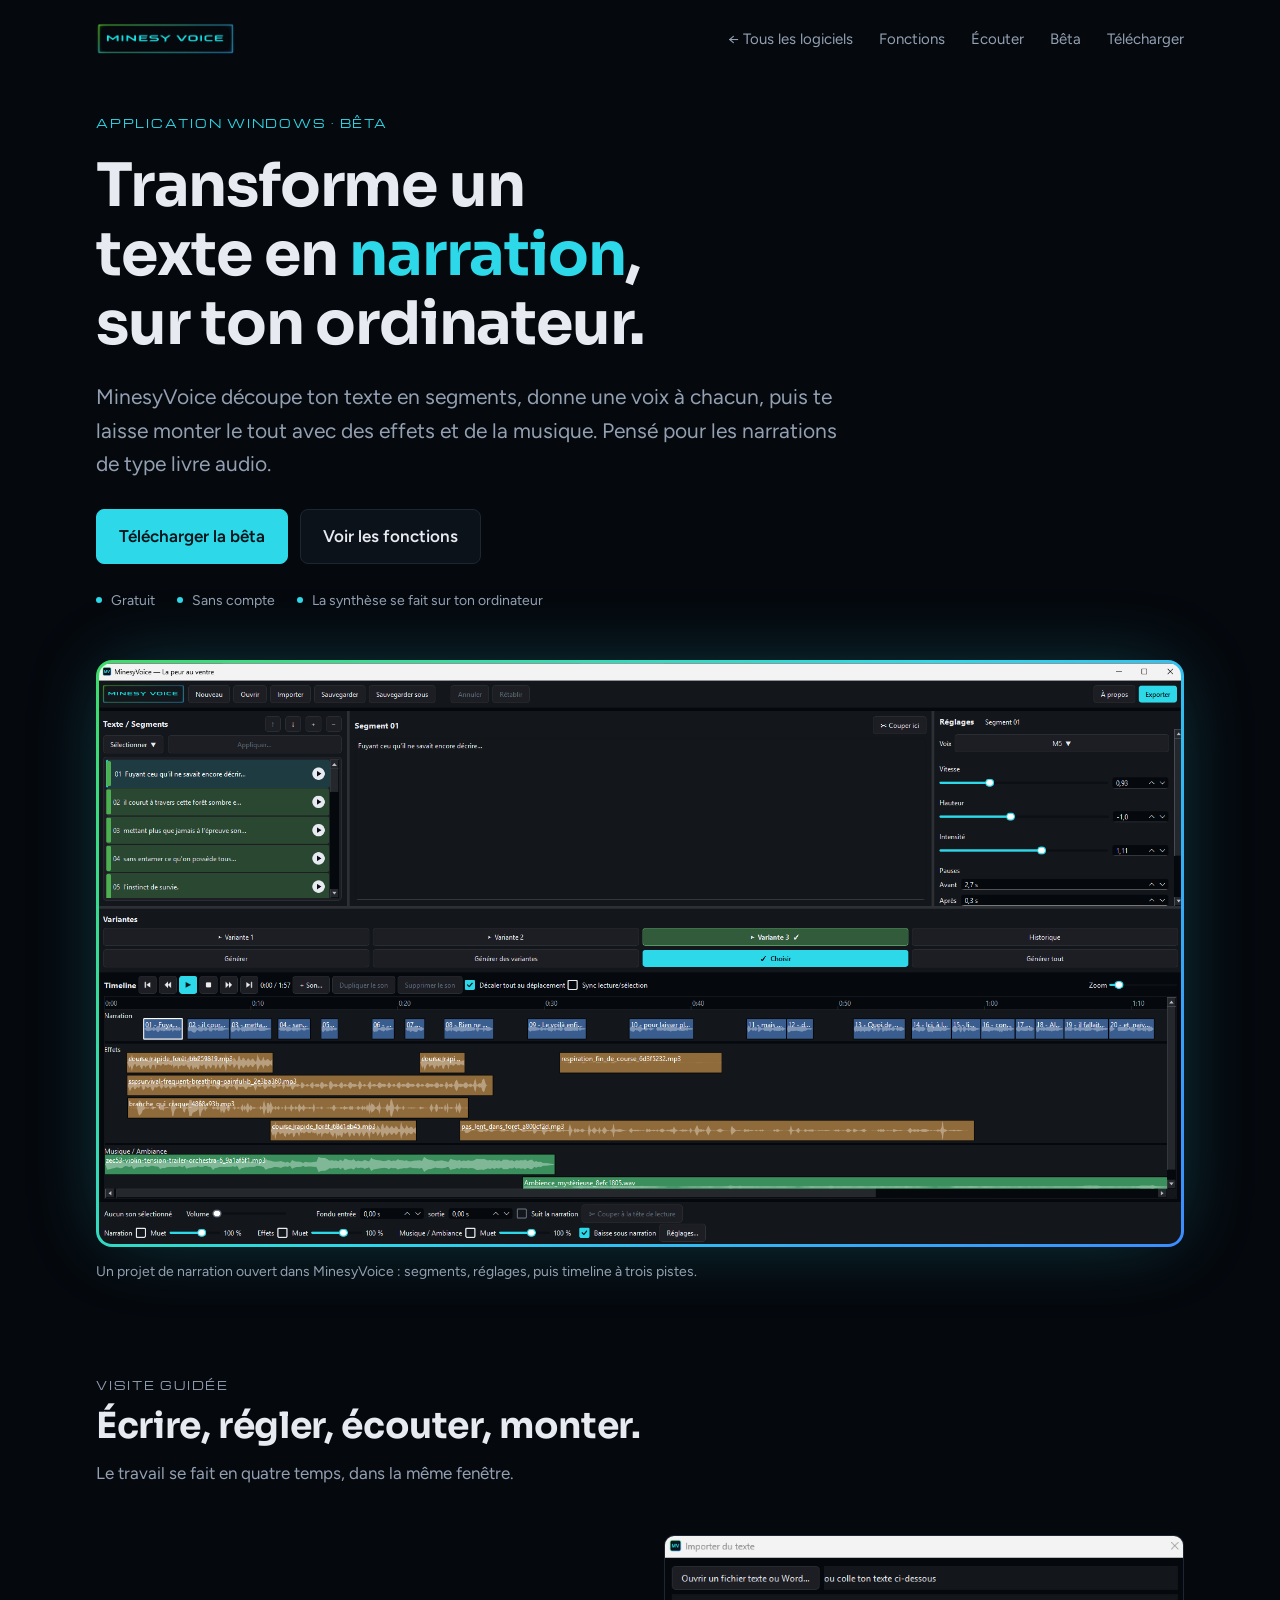
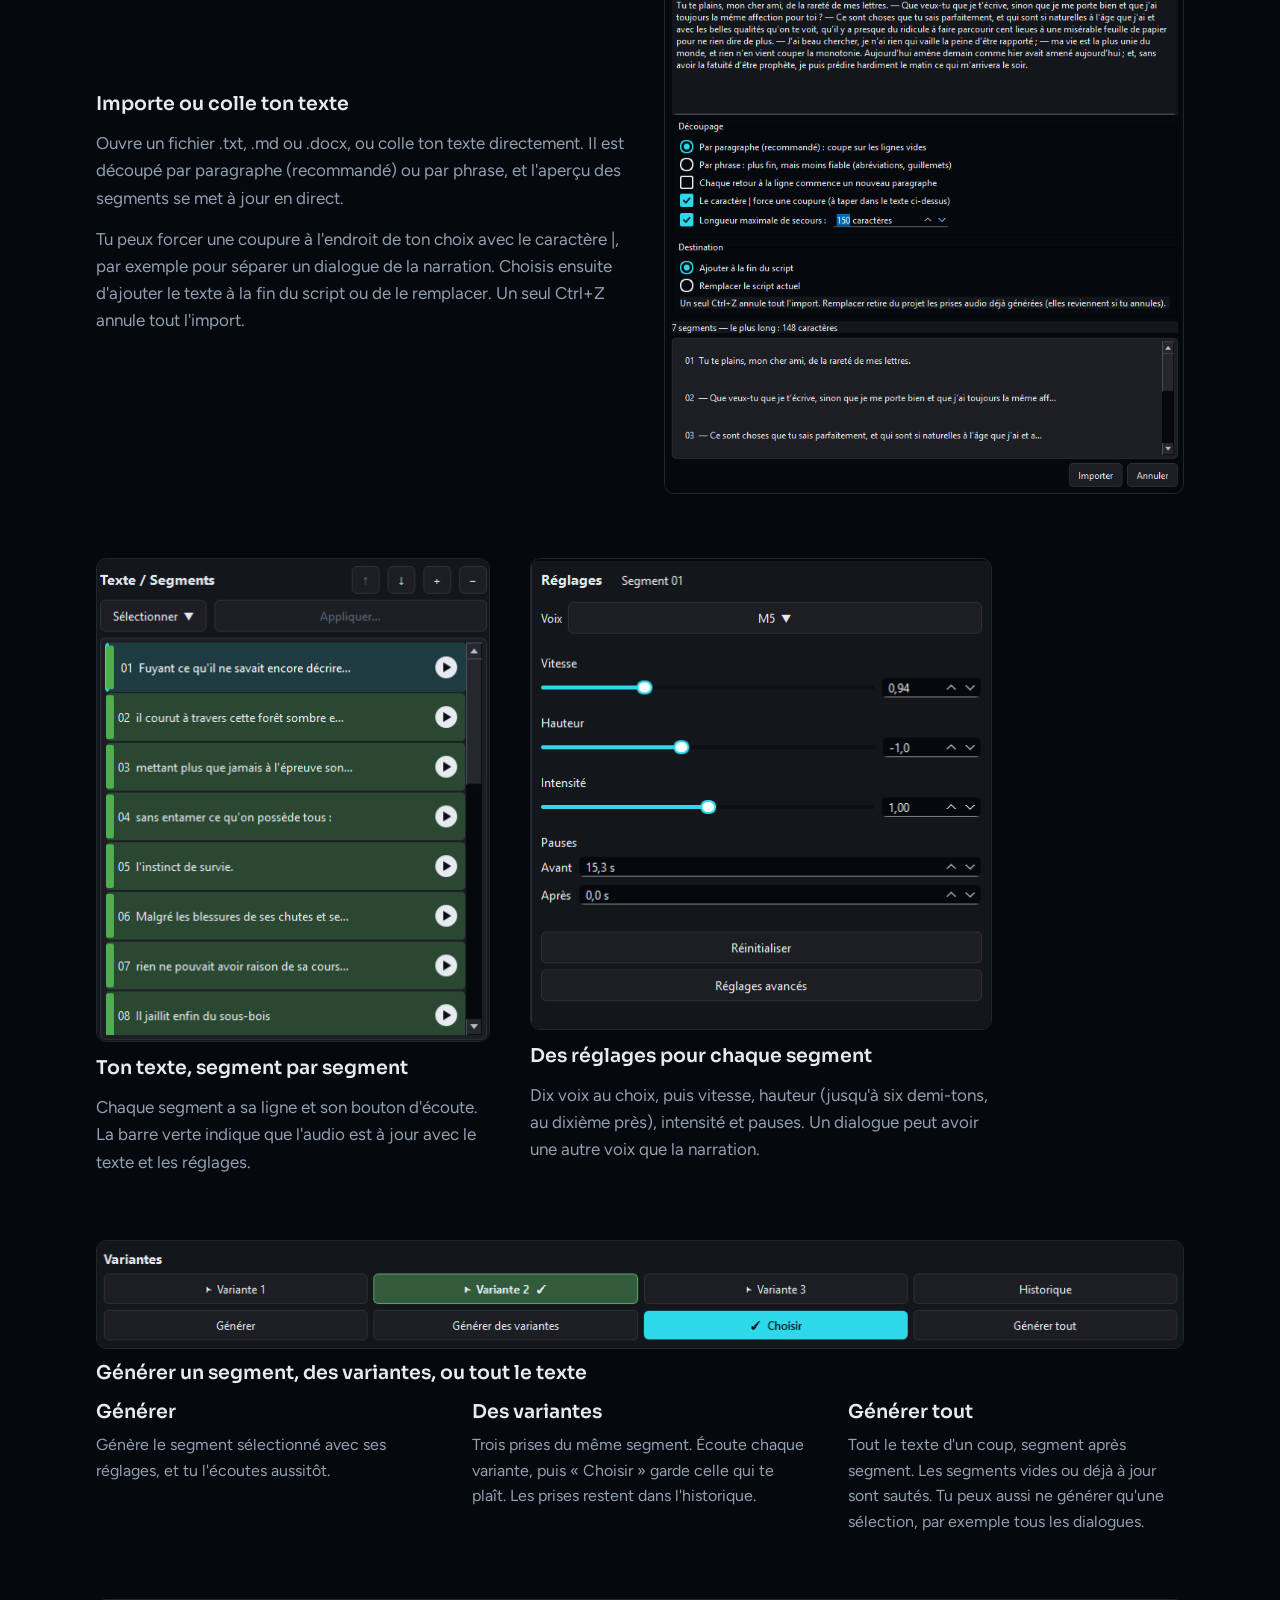
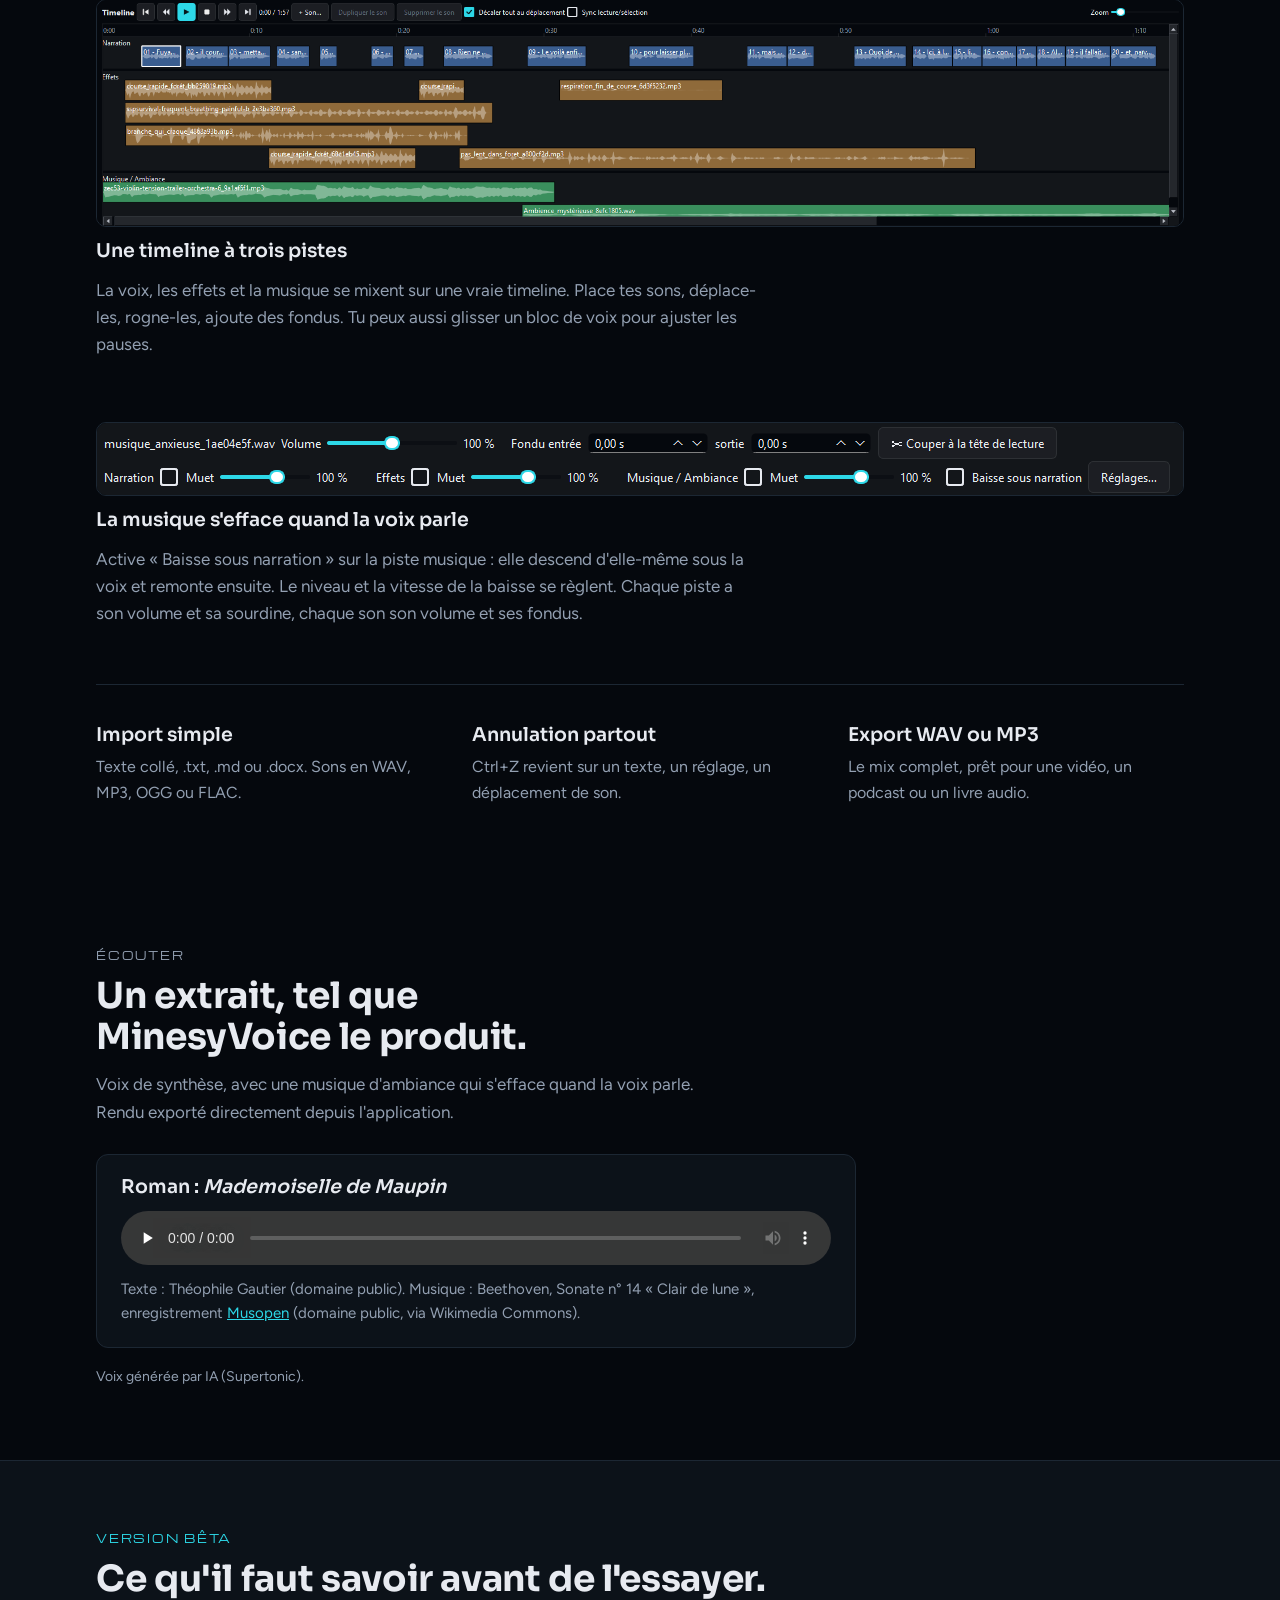
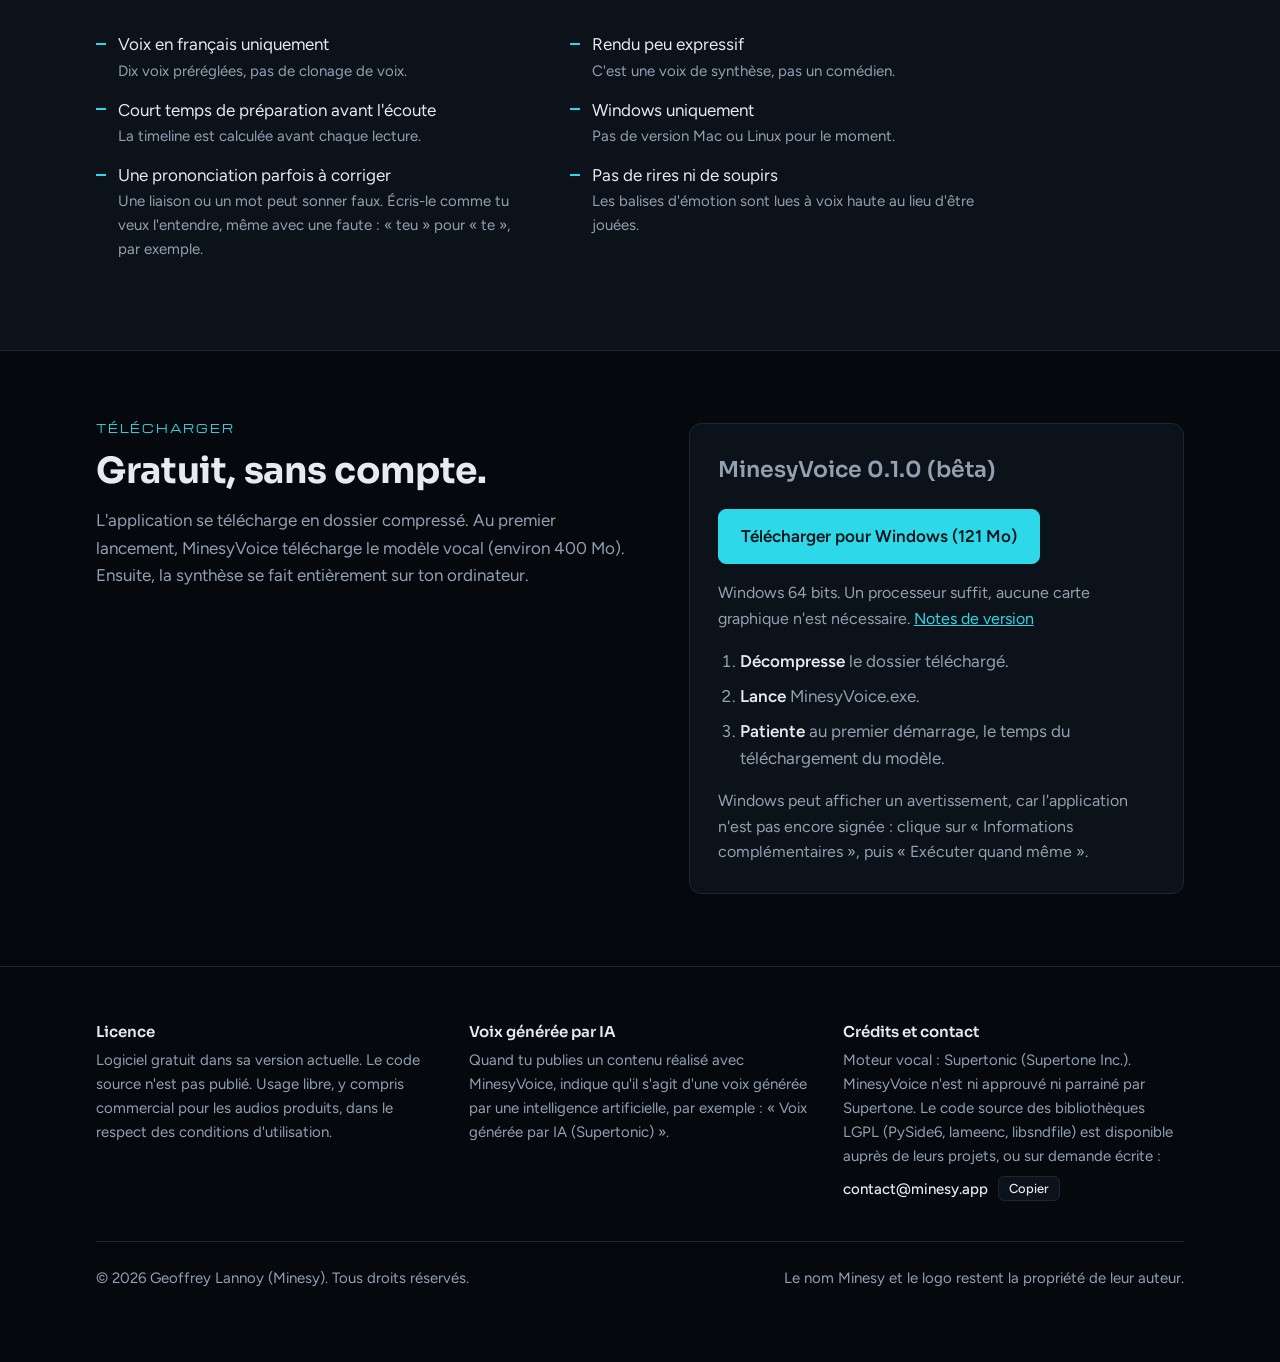
==== voix.html @ 42e4c107 "Add files via upload" ====
<!doctype html>
<html lang="fr">
<head>
<meta charset="utf-8">
<meta name="viewport" content="width=device-width, initial-scale=1, viewport-fit=cover">
<meta name="description" content="MinesyVoice : application Windows gratuite qui transforme un texte en narration vocale en français, avec montage multipiste.">
<title>MinesyVoice</title>
<link rel="stylesheet" href="https://fonts.googleapis.com/css2?family=Figtree:wght@400;500;600&family=Michroma&family=Sora:wght@600;700&display=swap">
<link rel="stylesheet" href="style.css">
</head>
<body>

<header>
  <div class="wrap">
    <img class="logo" src="img/logo.png" alt="Minesy Voice">
    <nav aria-label="Navigation">
      <a href="index.html">← Tous les logiciels</a>
      <a href="#fonctions">Fonctions</a>
      <a href="#ecouter">Écouter</a>
      <a href="#beta">Bêta</a>
      <a href="#telecharger">Télécharger</a>
    </nav>
  </div>
</header>

<main>
  <section class="hero">
    <div class="wrap">
      <div class="hero-text">
        <p class="label">Application Windows · Bêta</p>
        <h1>Transforme un texte en <em>narration</em>, sur ton ordinateur.</h1>
        <p class="lead">MinesyVoice découpe ton texte en segments, donne une voix à chacun, puis te laisse monter le tout avec des effets et de la musique. Pensé pour les narrations de type livre audio.</p>
        <div class="actions">
          <a class="btn primary" href="#telecharger">Télécharger la bêta</a>
          <a class="btn" href="#fonctions">Voir les fonctions</a>
        </div>
        <div class="facts">
          <span>Gratuit</span>
          <span>Sans compte</span>
          <span>La synthèse se fait sur ton ordinateur</span>
        </div>
      </div>

      <div class="frame">
        <img src="img/interface.png" width="1917" height="1029" alt="Fenêtre de MinesyVoice : liste des segments, réglages de la voix, et timeline avec les pistes narration, effets et musique.">
      </div>
      <p class="caption">Un projet de narration ouvert dans MinesyVoice : segments, réglages, puis timeline à trois pistes.</p>
    </div>
  </section>

  <section id="fonctions">
    <div class="wrap">
      <div class="intro">
        <p class="label">Visite guidée</p>
        <h2>Écrire, régler, écouter, monter.</h2>
        <p>Le travail se fait en quatre temps, dans la même fenêtre.</p>
      </div>

      <div class="tour">
        <div class="pair split">
          <div class="item">
            <h3>Importe ou colle ton texte</h3>
            <p>Ouvre un fichier .txt, .md ou .docx, ou colle ton texte directement. Il est découpé par paragraphe (recommandé) ou par phrase, et l'aperçu des segments se met à jour en direct.</p>
            <p>Tu peux forcer une coupure à l'endroit de ton choix avec le caractère |, par exemple pour séparer un dialogue de la narration. Choisis ensuite d'ajouter le texte à la fin du script ou de le remplacer. Un seul Ctrl+Z annule tout l'import.</p>
          </div>
          <div class="plain-shot import-shot">
            <img src="img/import.png" width="694" height="746" alt="Fenêtre Importer du texte : ouverture d'un fichier ou texte collé, choix du découpage par paragraphe ou par phrase, destination, aperçu des segments.">
          </div>
        </div>

        <div class="shots">
          <figure style="--fw:394px">
            <img src="img/segments.png" width="394" height="485" alt="Liste des segments du texte, avec une pastille verte quand l'audio est à jour.">
            <figcaption class="item">
              <h3>Ton texte, segment par segment</h3>
              <p>Chaque segment a sa ligne et son bouton d'écoute. La barre verte indique que l'audio est à jour avec le texte et les réglages.</p>
            </figcaption>
          </figure>
          <figure style="--fw:462px">
            <img src="img/reglages.png" width="462" height="472" alt="Réglages d'un segment : voix, vitesse, hauteur, intensité, pauses avant et après.">
            <figcaption class="item">
              <h3>Des réglages pour chaque segment</h3>
              <p>Dix voix au choix, puis vitesse, hauteur (jusqu'à six demi-tons, au dixième près), intensité et pauses. Un dialogue peut avoir une autre voix que la narration.</p>
            </figcaption>
          </figure>
        </div>

        <div class="item">
          <div class="plain-shot">
            <img src="img/variantes.png" width="1140" height="112" alt="Boutons de génération : Variante 1, 2 et 3, Historique, Générer, Générer des variantes, Choisir, Générer tout.">
          </div>
          <h3>Générer un segment, des variantes, ou tout le texte</h3>
          <div class="more tight">
            <div>
              <h3>Générer</h3>
              <p>Génère le segment sélectionné avec ses réglages, et tu l'écoutes aussitôt.</p>
            </div>
            <div>
              <h3>Des variantes</h3>
              <p>Trois prises du même segment. Écoute chaque variante, puis « Choisir » garde celle qui te plaît. Les prises restent dans l'historique.</p>
            </div>
            <div>
              <h3>Générer tout</h3>
              <p>Tout le texte d'un coup, segment après segment. Les segments vides ou déjà à jour sont sautés. Tu peux aussi ne générer qu'une sélection, par exemple tous les dialogues.</p>
            </div>
          </div>
        </div>

        <div class="item">
          <div class="crop" style="--iw:1917; --w:1917; --h:402; --x:0; --y:548">
            <img src="img/interface.png" alt="Timeline avec une piste de narration, des effets sonores et de la musique d'ambiance.">
          </div>
          <h3>Une timeline à trois pistes</h3>
          <p>La voix, les effets et la musique se mixent sur une vraie timeline. Place tes sons, déplace-les, rogne-les, ajoute des fondus. Tu peux aussi glisser un bloc de voix pour ajuster les pauses.</p>
        </div>

        <div class="item">
          <div class="plain-shot">
            <img src="img/barre.png" width="1086" height="72" alt="Barre de réglages : volume et fondus du son sélectionné, volume et sourdine de chaque piste, case Baisse sous narration.">
          </div>
          <h3>La musique s'efface quand la voix parle</h3>
          <p>Active « Baisse sous narration » sur la piste musique : elle descend d'elle-même sous la voix et remonte ensuite. Le niveau et la vitesse de la baisse se règlent. Chaque piste a son volume et sa sourdine, chaque son son volume et ses fondus.</p>
        </div>
      </div>

      <div class="more">
        <div>
          <h3>Import simple</h3>
          <p>Texte collé, .txt, .md ou .docx. Sons en WAV, MP3, OGG ou FLAC.</p>
        </div>
        <div>
          <h3>Annulation partout</h3>
          <p>Ctrl+Z revient sur un texte, un réglage, un déplacement de son.</p>
        </div>
        <div>
          <h3>Export WAV ou MP3</h3>
          <p>Le mix complet, prêt pour une vidéo, un podcast ou un livre audio.</p>
        </div>
      </div>
    </div>
  </section>

  <section id="ecouter">
    <div class="wrap">
      <div class="intro">
        <p class="label">Écouter</p>
        <h2>Un extrait, tel que MinesyVoice le produit.</h2>
        <p>Voix de synthèse, avec une musique d'ambiance qui s'efface quand la voix parle. Rendu exporté directement depuis l'application.</p>
      </div>
      <div class="listen">
        <div class="track">
          <h3>Roman : <em>Mademoiselle de Maupin</em></h3>
          <audio controls preload="none" src="audio/extrait-maupin.mp3">Ton navigateur ne peut pas lire cet extrait audio.</audio>
          <p>Texte : Théophile Gautier (domaine public). Musique : Beethoven, Sonate n° 14 « Clair de lune », enregistrement <a href="https://musopen.org" target="_blank" rel="noopener">Musopen</a> (domaine public, via Wikimedia Commons).</p>
        </div>
        <p class="note">Voix générée par IA (Supertonic).</p>
      </div>
    </div>
  </section>

  <section id="beta" class="band">
    <div class="wrap">
      <p class="label">Version bêta</p>
      <h2 style="margin-top:14px">Ce qu'il faut savoir avant de l'essayer.</h2>
      <ul class="limits">
        <li>Voix en français uniquement
          <small>Dix voix préréglées, pas de clonage de voix.</small></li>
        <li>Rendu peu expressif
          <small>C'est une voix de synthèse, pas un comédien.</small></li>
        <li>Court temps de préparation avant l'écoute
          <small>La timeline est calculée avant chaque lecture.</small></li>
        <li>Windows uniquement
          <small>Pas de version Mac ou Linux pour le moment.</small></li>
        <li>Une prononciation parfois à corriger
          <small>Une liaison ou un mot peut sonner faux. Écris-le comme tu veux l'entendre, même avec une faute : « teu » pour « te », par exemple.</small></li>
        <li>Pas de rires ni de soupirs
          <small>Les balises d'émotion sont lues à voix haute au lieu d'être jouées.</small></li>
      </ul>
    </div>
  </section>

  <section id="telecharger">
    <div class="wrap dl">
      <div style="display:grid; gap:16px; align-content:start">
        <p class="label">Télécharger</p>
        <h2>Gratuit, sans compte.</h2>
        <p style="color:var(--muted); max-width:52ch">L'application se télécharge en dossier compressé. Au premier lancement, MinesyVoice télécharge le modèle vocal (environ 400 Mo). Ensuite, la synthèse se fait entièrement sur ton ordinateur.</p>
      </div>
      <div class="dl-card">
        <p class="soon">MinesyVoice 0.1.0 (bêta)</p>
        <div class="actions">
          <a class="btn primary" href="https://github.com/geoffreylannoyminesy-bot/MinesyVoice-releases/releases/download/v0.1.0-beta/MinesyVoice-0.1.0-beta-windows.zip" target="_blank" rel="noopener">Télécharger pour Windows (121 Mo)</a>
        </div>
        <p>Windows 64 bits. Un processeur suffit, aucune carte graphique n'est nécessaire. <a href="https://github.com/geoffreylannoyminesy-bot/MinesyVoice-releases/releases/tag/v0.1.0-beta">Notes de version</a></p>
        <ol class="steps">
          <li><b>Décompresse</b> le dossier téléchargé.</li>
          <li><b>Lance</b> MinesyVoice.exe.</li>
          <li><b>Patiente</b> au premier démarrage, le temps du téléchargement du modèle.</li>
        </ol>
        <p>Windows peut afficher un avertissement, car l'application n'est pas encore signée : clique sur « Informations complémentaires », puis « Exécuter quand même ».</p>
      </div>
    </div>
  </section>
</main>

<footer>
  <div class="wrap">
    <div class="legal">
      <div>
        <h3>Licence</h3>
        <p>Logiciel gratuit dans sa version actuelle. Le code source n'est pas publié. Usage libre, y compris commercial pour les audios produits, dans le respect des conditions d'utilisation.</p>
      </div>
      <div>
        <h3>Voix générée par IA</h3>
        <p>Quand tu publies un contenu réalisé avec MinesyVoice, indique qu'il s'agit d'une voix générée par une intelligence artificielle, par exemple : « Voix générée par IA (Supertonic) ».</p>
      </div>
      <div>
        <h3>Crédits et contact</h3>
        <p>Moteur vocal : Supertonic (Supertone Inc.). MinesyVoice n'est ni approuvé ni parrainé par Supertone. Le code source des bibliothèques LGPL (PySide6, lameenc, libsndfile) est disponible auprès de leurs projets, ou sur demande écrite :</p>
        <span class="mail"><code>contact@minesy.app</code><button class="copy" type="button" id="copy-mail">Copier</button></span>
      </div>
    </div>
    <div class="copyright">
      <span>© 2026 Geoffrey Lannoy (Minesy). Tous droits réservés.</span>
      <span>Le nom Minesy et le logo restent la propriété de leur auteur.</span>
    </div>
  </div>
</footer>

<script src="site.js"></script>
</body>
</html>
---- style.css ----
/* Mise en page : une page produit sombre, la capture de l'application en vedette,
   puis une visite guidée faite de recadrages de cette même capture. */
:root {
  --bg: #05080d;
  --panel: #0c1219;
  --line: #1c2733;
  --fg: #e7eaf0;
  --muted: #93a0b2;
  --accent: #2dd8e8;
  --accent-hover: #62e2ee;
  --on-accent: #04141a;
  --grad: linear-gradient(135deg, #3cdd6a 0%, #2dd8e8 50%, #3c8cff 100%);
  --f-display: "Sora", "Segoe UI", system-ui, sans-serif;
  --f-body: "Figtree", "Segoe UI", system-ui, sans-serif;
  --f-label: "Michroma", "Segoe UI", system-ui, sans-serif;
  color-scheme: dark;
}
* { box-sizing: border-box; }
:root { padding-top: env(safe-area-inset-top, 0px); padding-bottom: env(safe-area-inset-bottom, 0px); }
body {
  margin: 0;
  background: var(--bg);
  color: var(--fg);
  font: 400 17px/1.6 var(--f-body);
  -webkit-font-smoothing: antialiased;
}
img { display: block; }
a { color: var(--accent); }
a:hover { color: var(--accent-hover); }
:focus-visible { outline: 2px solid var(--accent); outline-offset: 3px; }

.wrap {
  max-width: 1120px;
  margin: 0 auto;
  padding-left: max(16px, env(safe-area-inset-left, 0px));
  padding-right: max(16px, env(safe-area-inset-right, 0px));
}
section { padding-block: 72px; }
h1, h2, h3 { font-family: var(--f-display); font-weight: 700; line-height: 1.15; margin: 0; text-wrap: balance; }
h2 { font-size: clamp(26px, 3.4vw, 36px); letter-spacing: -0.01em; }
h3 { font-size: 19px; font-weight: 600; }
p { margin: 0; }
.label {
  font: 400 11px/1 var(--f-label);
  letter-spacing: 0.16em;
  text-transform: uppercase;
  color: var(--accent);
}

/* En-tête */
header { padding-block: 22px; }
header .wrap { display: flex; align-items: center; justify-content: space-between; gap: 16px; flex-wrap: wrap; }
.logo { height: 34px; width: auto; max-width: 100%; }
nav { display: flex; gap: 26px; font-size: 15px; }
nav a { color: var(--muted); text-decoration: none; }
nav a:hover { color: var(--fg); }

/* Hero */
.hero { padding-top: 40px; padding-bottom: 24px; }
.hero-text { max-width: 760px; display: grid; gap: 22px; }
h1 { font-size: clamp(34px, 5.6vw, 60px); letter-spacing: -0.02em; }
h1 em { font-style: normal; color: var(--accent); }
.lead { font-size: clamp(18px, 2vw, 21px); color: var(--muted); max-width: 62ch; }
.actions { display: flex; gap: 12px; flex-wrap: wrap; margin-top: 6px; }
.btn {
  display: inline-block;
  padding: 13px 22px;
  border-radius: 8px;
  font-weight: 600;
  text-decoration: none;
  border: 1px solid var(--line);
  color: var(--fg);
  background: var(--panel);
}
.btn:hover { border-color: #33465a; color: var(--fg); }
.btn.primary { background: var(--accent); border-color: var(--accent); color: var(--on-accent); }
.btn.primary:hover { background: var(--accent-hover); border-color: var(--accent-hover); color: var(--on-accent); }
.facts { display: flex; gap: 8px 22px; flex-wrap: wrap; font-size: 14px; color: var(--muted); margin-top: 4px; }
.facts span::before { content: ""; display: inline-block; width: 6px; height: 6px; border-radius: 50%; background: var(--accent); margin-right: 9px; vertical-align: 2px; }

.frame {
  margin-top: 48px;
  padding: 3px;
  border-radius: 16px;
  background: var(--grad);
  box-shadow: 0 0 80px -12px rgba(45, 216, 232, 0.28);
}
.frame img { width: 100%; height: auto; border-radius: 13px; background: var(--bg); }
.caption { font-size: 14px; color: var(--muted); margin-top: 14px; }

/* Visite guidée : recadrages de la capture */
.crop {
  position: relative;
  overflow: hidden;
  aspect-ratio: calc(var(--w) / var(--h));
  border: 1px solid var(--line);
  border-radius: 10px;
  background: var(--bg);
}
.crop img {
  position: absolute;
  top: 0; left: 0;
  max-width: none;
  width: calc(var(--iw, 1915) / var(--w) * 100%);
  margin-left: calc(var(--x) / var(--w) * -100%);
  margin-top: calc(var(--y) / var(--w) * -100%);
}
.tour { display: grid; gap: 64px; margin-top: 48px; }
.pair { display: grid; grid-template-columns: 1fr 1fr; gap: 32px; }
.split { align-items: center; }
.item { display: grid; gap: 14px; align-content: start; min-width: 0; }
.item p { color: var(--muted); max-width: 60ch; }
.item h3 { color: var(--fg); }
.intro { max-width: 640px; display: grid; gap: 14px; }
.intro p { color: var(--muted); }

/* Liste des fonctions secondaires */
.more { display: grid; grid-template-columns: repeat(3, 1fr); gap: 36px 40px; margin-top: 56px; padding-top: 40px; border-top: 1px solid var(--line); }
.more div { display: grid; gap: 8px; align-content: start; min-width: 0; }
.more p { color: var(--muted); font-size: 16px; }

/* Bêta */
.band { background: var(--panel); border-block: 1px solid var(--line); }
.limits { display: grid; grid-template-columns: 1fr 1fr; gap: 14px 48px; margin-top: 32px; padding: 0; list-style: none; max-width: 900px; }
.limits li { padding-left: 22px; position: relative; color: var(--fg); }
.limits li::before { content: ""; position: absolute; left: 0; top: 0.7em; width: 10px; height: 2px; background: var(--accent); }
.limits small { display: block; color: var(--muted); font-size: 15px; }

/* Téléchargement */
.dl { display: grid; grid-template-columns: 1.1fr 1fr; gap: 48px; align-items: start; }
.dl-card { border: 1px solid var(--line); background: var(--panel); border-radius: 12px; padding: 28px; display: grid; gap: 16px; min-width: 0; }
.dl-card .soon { font-family: var(--f-display); font-weight: 600; font-size: 22px; }
.dl-card p { color: var(--muted); font-size: 16px; }
.steps { margin: 0; padding-left: 22px; color: var(--muted); display: grid; gap: 8px; }
.steps b { color: var(--fg); font-weight: 600; }

/* Pied de page */
footer { border-top: 1px solid var(--line); padding-block: 56px 72px; font-size: 15px; color: var(--muted); }
.legal { display: grid; grid-template-columns: repeat(3, 1fr); gap: 32px; }
.legal div { display: grid; gap: 8px; align-content: start; min-width: 0; }
.legal h3 { font-size: 15px; color: var(--fg); }
.mail { display: inline-flex; align-items: center; gap: 10px; flex-wrap: wrap; }
.mail code { font: 500 15px var(--f-body); color: var(--fg); user-select: all; }
.copy { font: 500 13px var(--f-body); color: var(--fg); background: var(--panel); border: 1px solid var(--line); border-radius: 6px; padding: 4px 10px; cursor: pointer; }
.copy:hover { border-color: #33465a; }
.copyright { margin-top: 40px; padding-top: 24px; border-top: 1px solid var(--line); display: flex; justify-content: space-between; gap: 12px; flex-wrap: wrap; }

@media (max-width: 860px) {
  section { padding-block: 52px; }
  .pair, .more, .limits, .dl, .legal { grid-template-columns: 1fr; }
  .more { gap: 28px; }
  .dl { gap: 32px; }
  nav { gap: 18px; font-size: 14px; }
}

/* Accueil */
.brand { font: 400 15px/1 var(--f-label); letter-spacing: 0.22em; color: var(--fg); text-decoration: none; display: inline-flex; align-items: center; gap: 12px; }
.brand::before { content: ""; width: 26px; height: 3px; background: var(--grad); border-radius: 2px; }
.brand:hover { color: var(--fg); }
nav a[aria-current="page"] { color: var(--fg); }
.home-hero { padding-top: 56px; padding-bottom: 40px; }
.home-hero h1 { max-width: 16ch; }
.rule { height: 3px; width: 96px; background: var(--grad); border-radius: 2px; margin-top: 6px; }
.cards { display: grid; grid-template-columns: repeat(3, 1fr); gap: 24px; margin-top: 40px; align-items: stretch; }
.card { display: grid; grid-template-rows: auto 1fr; gap: 0; border: 1px solid var(--line); background: var(--panel); border-radius: 14px; overflow: hidden; text-decoration: none; color: var(--fg); min-width: 0; }
.card .shot { padding: 3px; background: var(--grad); }
.card .shot img { width: 100%; height: auto; display: block; border-radius: 11px; }
.card .body { padding: 22px 22px 26px; display: grid; gap: 12px; align-content: start; }
.card h3 { font-size: 22px; }
.card p { color: var(--muted); font-size: 16px; }
.card .more-link { color: var(--accent); font-weight: 600; font-size: 15px; margin-top: 4px; }
.card.live:hover { border-color: #33465a; }
.card.live:hover .more-link { color: var(--accent-hover); }
.card.soon { border-style: dashed; background: transparent; }
.card.soon .ph { aspect-ratio: 16 / 9; display: grid; place-items: center; border-bottom: 1px dashed var(--line); font: 400 12px var(--f-label); letter-spacing: 0.2em; text-transform: uppercase; color: #4b5a6c; }
.chip { justify-self: start; font: 400 10.5px/1 var(--f-label); letter-spacing: 0.14em; text-transform: uppercase; padding: 6px 10px; border-radius: 999px; border: 1px solid var(--line); color: var(--muted); }
.chip.on { color: var(--accent); border-color: rgba(45, 216, 232, 0.45); }
.about { display: grid; grid-template-columns: 1fr 1.4fr; gap: 48px; align-items: start; }
.about p { color: var(--muted); }
.about .text { display: grid; gap: 16px; max-width: 62ch; }
.about .text p:first-child { color: var(--fg); font-size: 19px; }
.contact-row { display: grid; gap: 10px; margin-top: 8px; }
.back { font-size: 14px; }
.shots { display: flex; flex-wrap: wrap; gap: 40px; align-items: flex-start; }
.shots figure { margin: 0; display: grid; gap: 16px; align-content: start; min-width: 0; flex: 0 1 var(--fw); max-width: 100%; }
.shots img { width: auto; max-width: 100%; height: auto; border: 1px solid var(--line); border-radius: 10px; }
.plain-shot { border: 1px solid var(--line); border-radius: 10px; overflow: hidden; background: var(--bg); }
.plain-shot img { width: 100%; height: auto; display: block; }
@media (max-width: 860px) {
  .cards, .about { grid-template-columns: 1fr; }
  .about { gap: 24px; }
  .shots figure { flex-basis: 100%; }
}

.more.tight { margin-top: 4px; padding-top: 0; border-top: 0; }

.import-shot { max-width: 520px; justify-self: end; width: 100%; }
@media (max-width: 860px) { .import-shot { justify-self: start; } }

/* Section « Écouter » */
.listen { display: grid; gap: 18px; margin-top: 28px; max-width: 760px; }
.listen .track { border: 1px solid var(--line); background: var(--panel); border-radius: 12px; padding: 22px 24px; display: grid; gap: 12px; }
.listen .track h3 { font-family: var(--f-display); font-weight: 600; font-size: 19px; margin: 0; }
.listen .track p { color: var(--muted); font-size: 15px; margin: 0; }
.listen audio { width: 100%; }
.listen .note { color: var(--muted); font-size: 14px; }
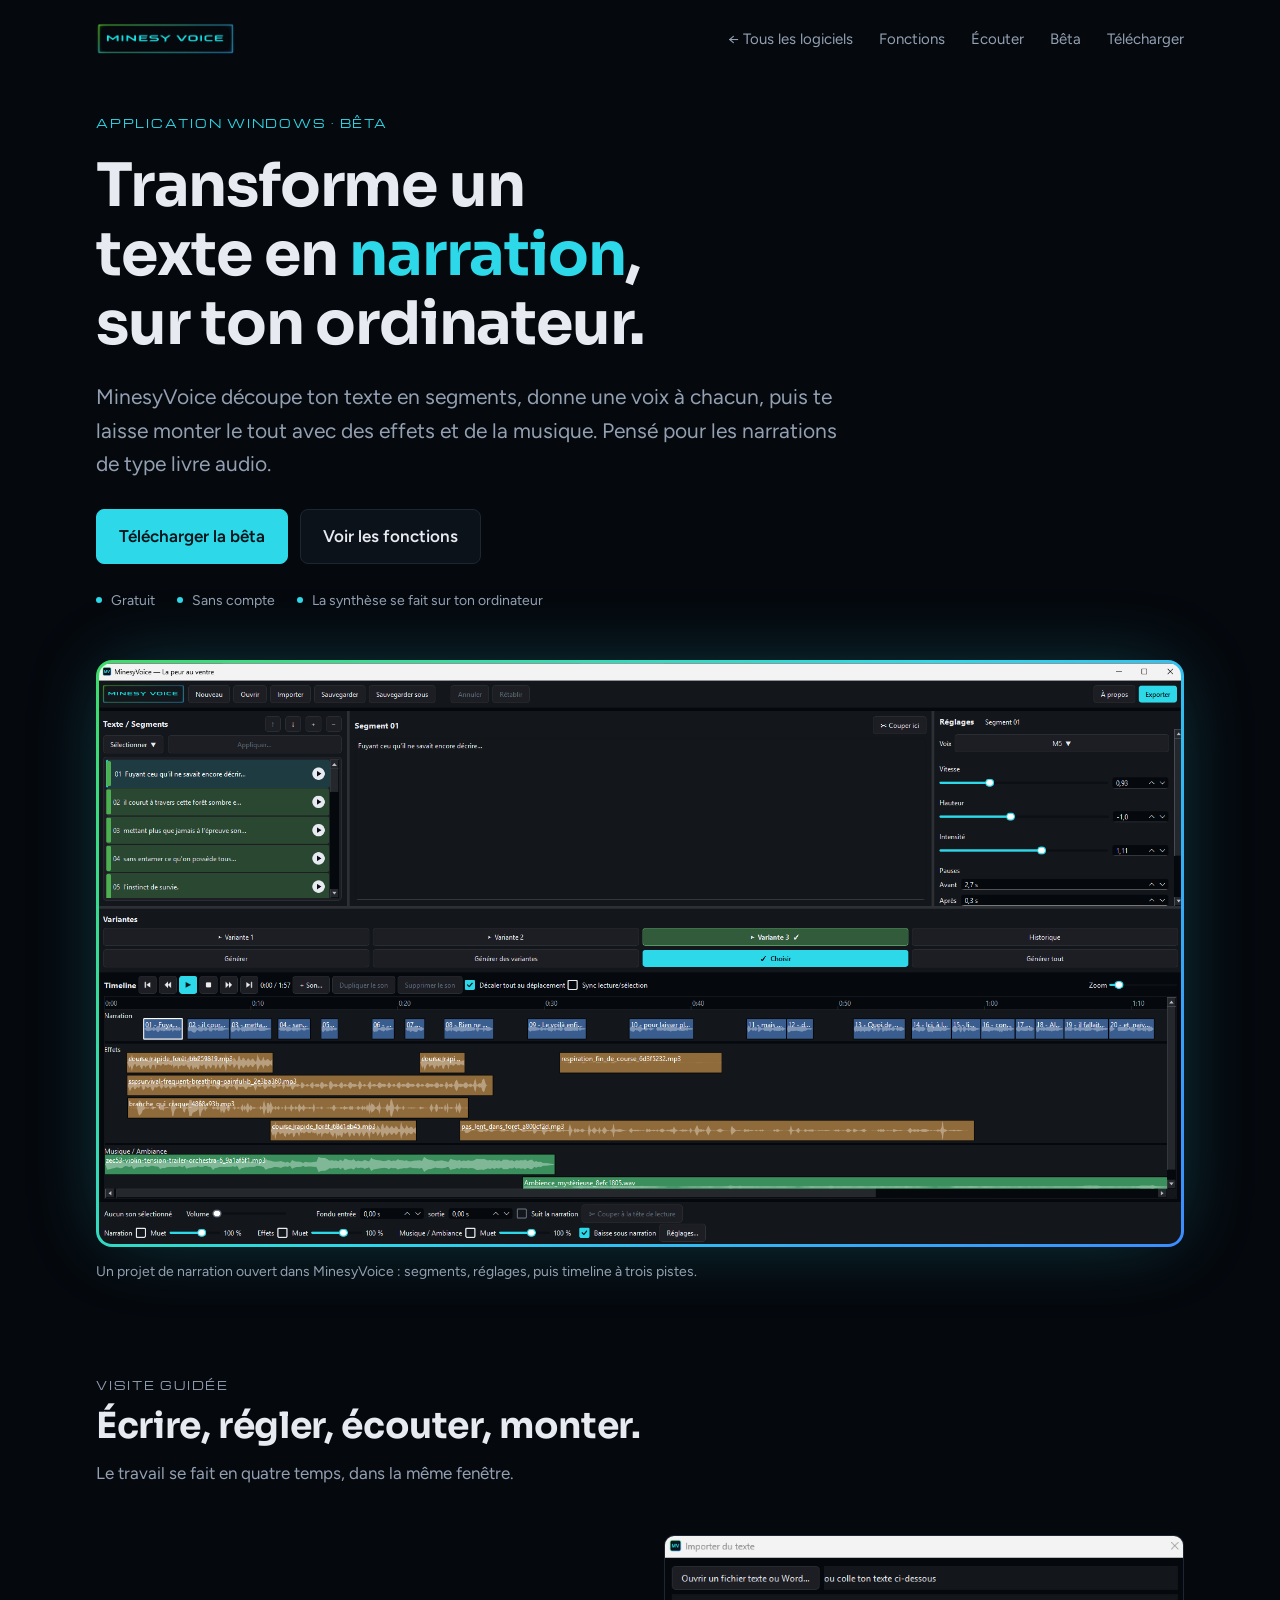
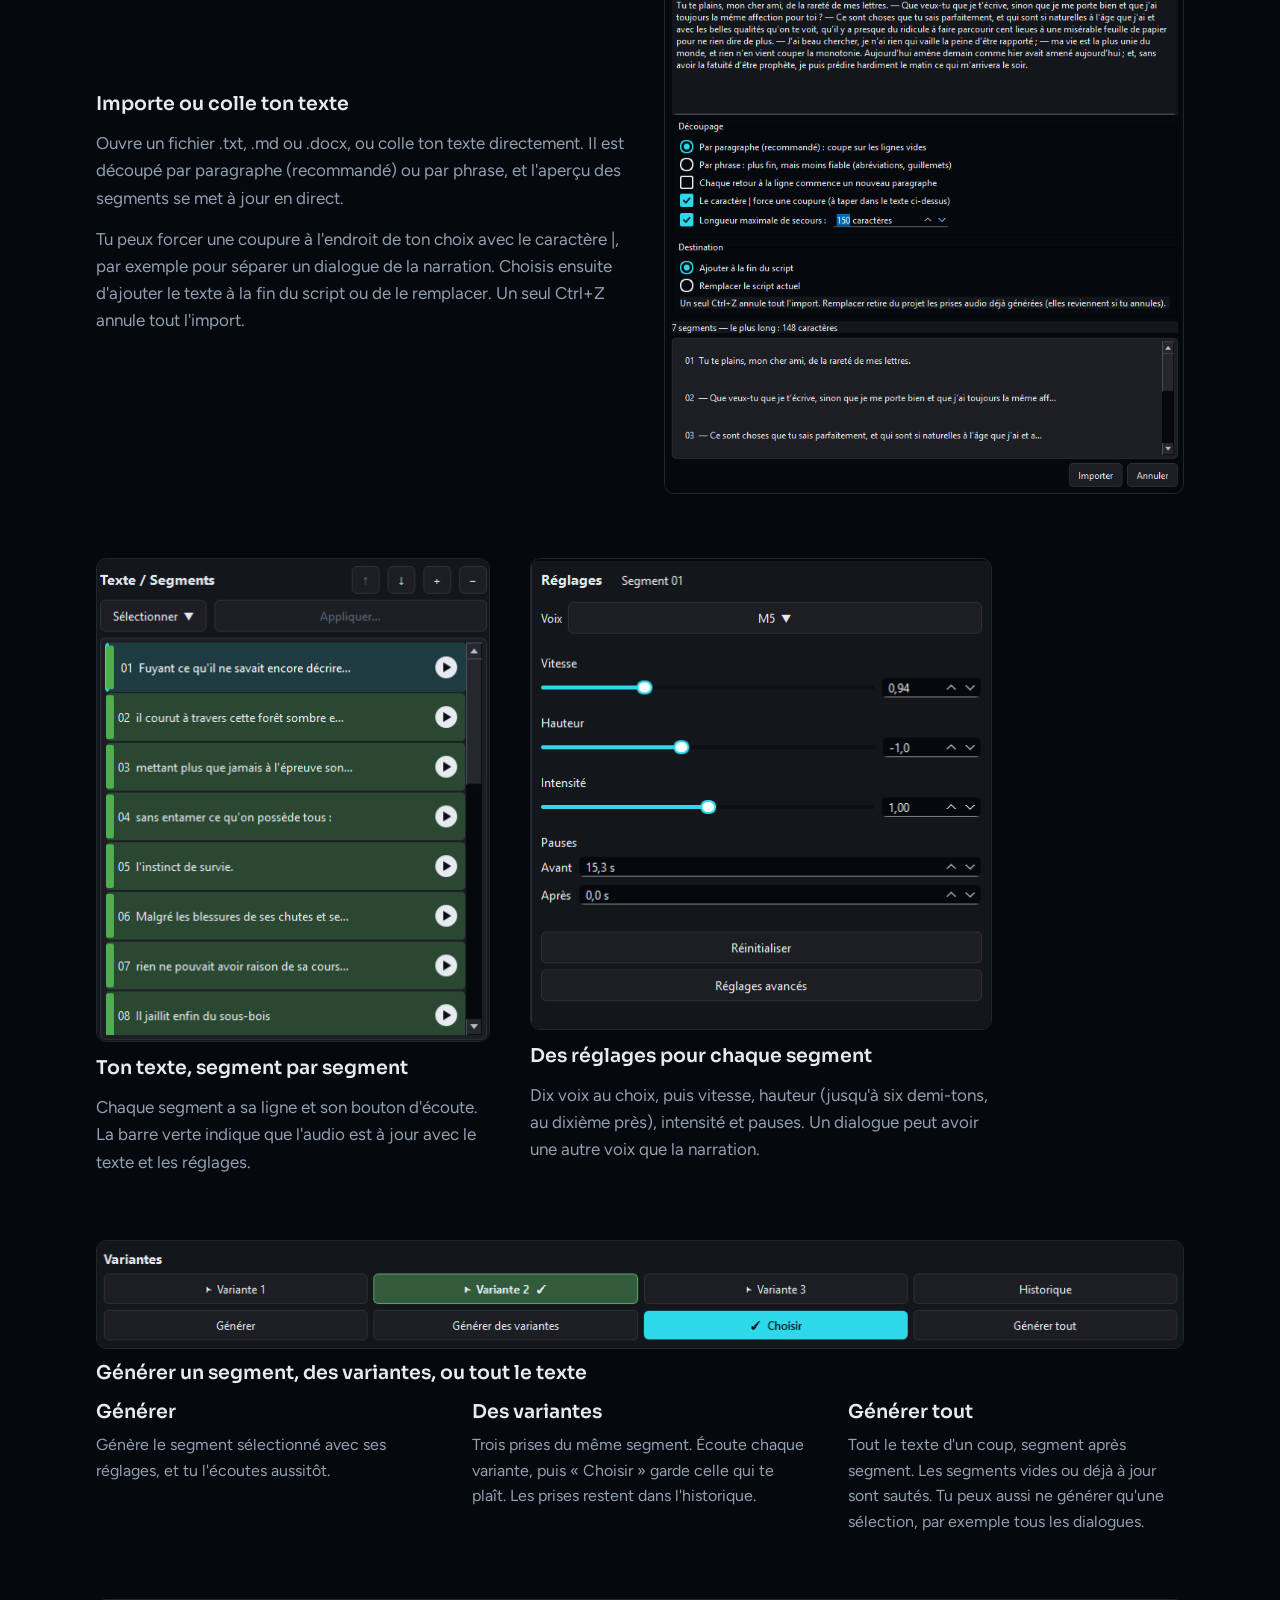
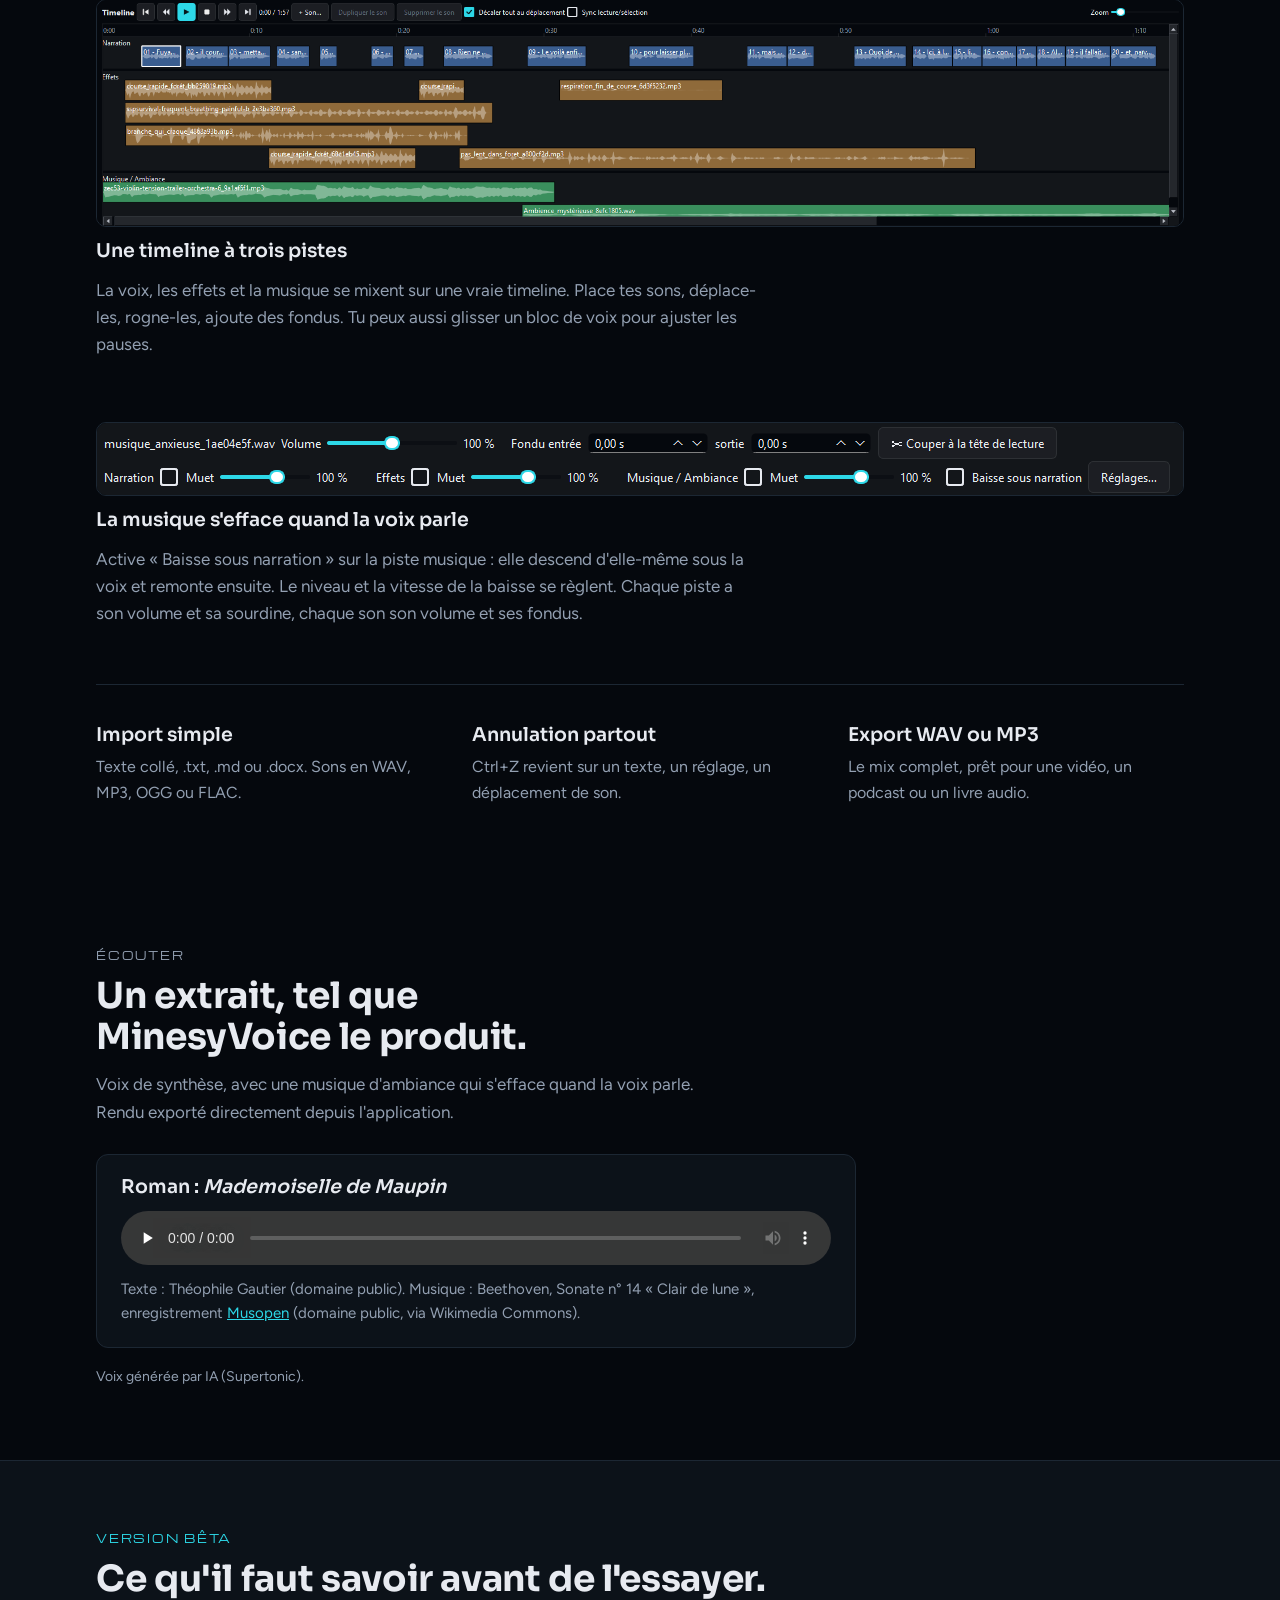
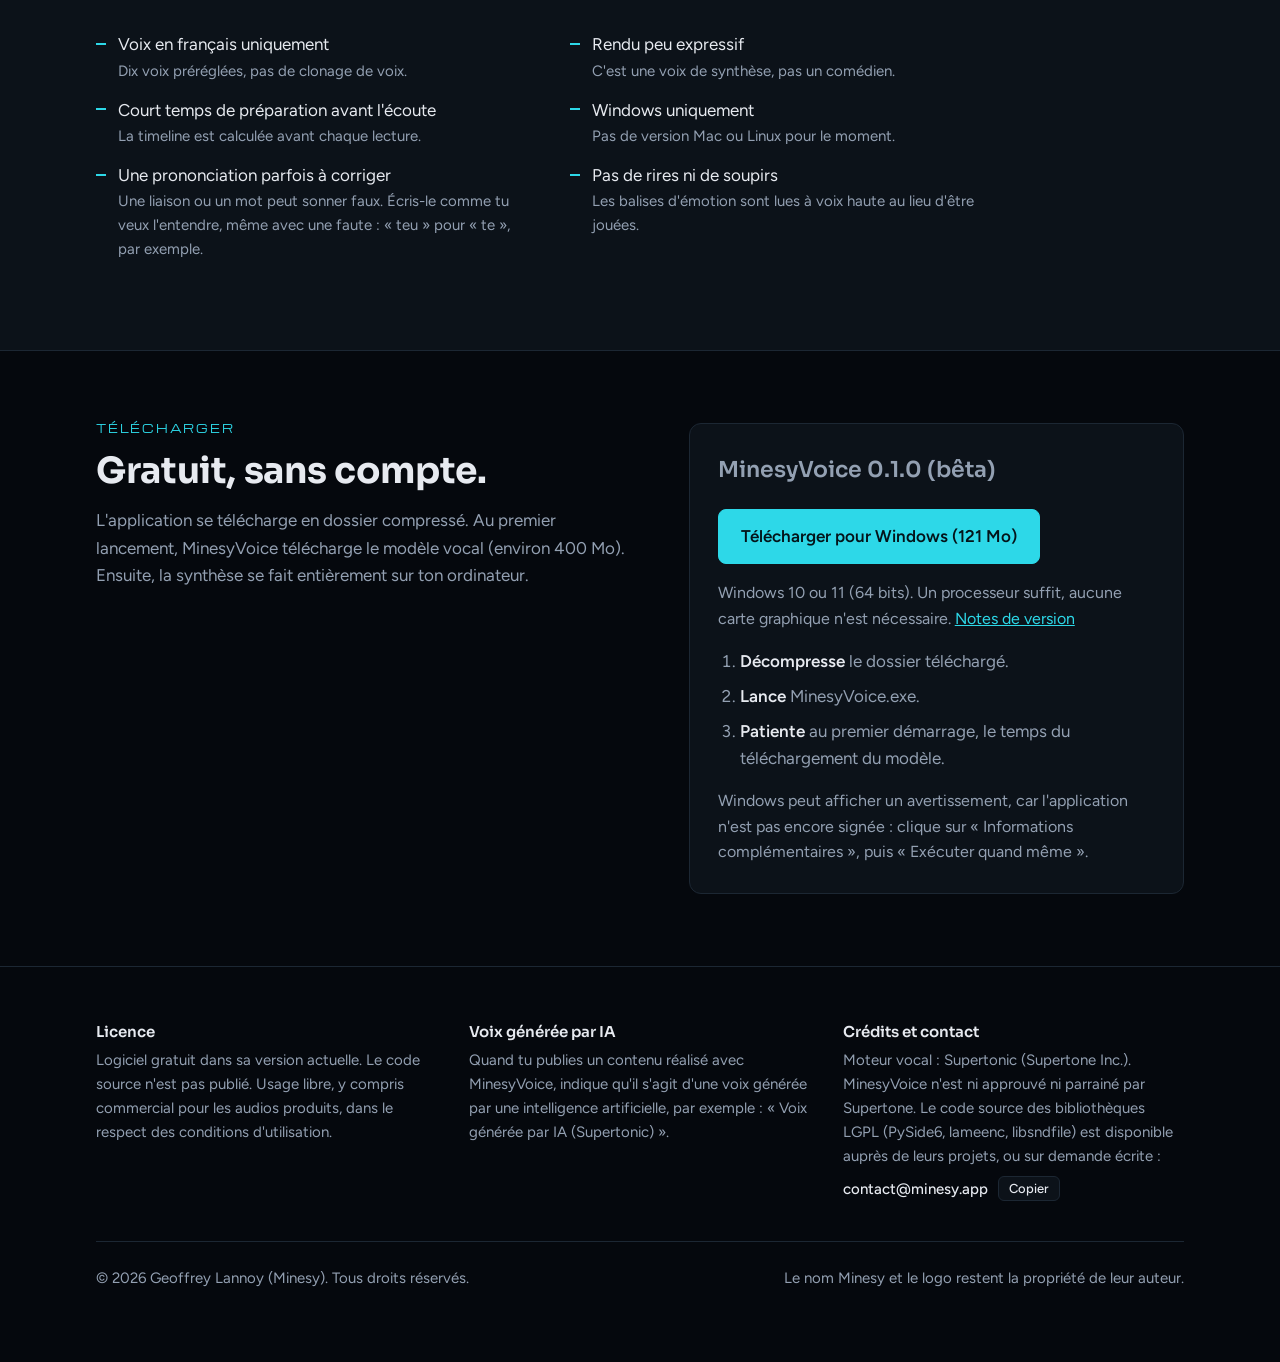
==== commit df174b9b: "Update voix.html" ====
--- a/voix.html
+++ b/voix.html
@@ -191,7 +191,7 @@
         <div class="actions">
           <a class="btn primary" href="https://github.com/geoffreylannoyminesy-bot/MinesyVoice-releases/releases/download/v0.1.0-beta/MinesyVoice-0.1.0-beta-windows.zip" target="_blank" rel="noopener">Télécharger pour Windows (121 Mo)</a>
         </div>
-        <p>Windows 64 bits. Un processeur suffit, aucune carte graphique n'est nécessaire. <a href="https://github.com/geoffreylannoyminesy-bot/MinesyVoice-releases/releases/tag/v0.1.0-beta">Notes de version</a></p>
+        <p>Windows 10 ou 11 (64 bits). Un processeur suffit, aucune carte graphique n'est nécessaire. <a href="https://github.com/geoffreylannoyminesy-bot/MinesyVoice-releases/releases/tag/v0.1.0-beta">Notes de version</a></p>
         <ol class="steps">
           <li><b>Décompresse</b> le dossier téléchargé.</li>
           <li><b>Lance</b> MinesyVoice.exe.</li>
